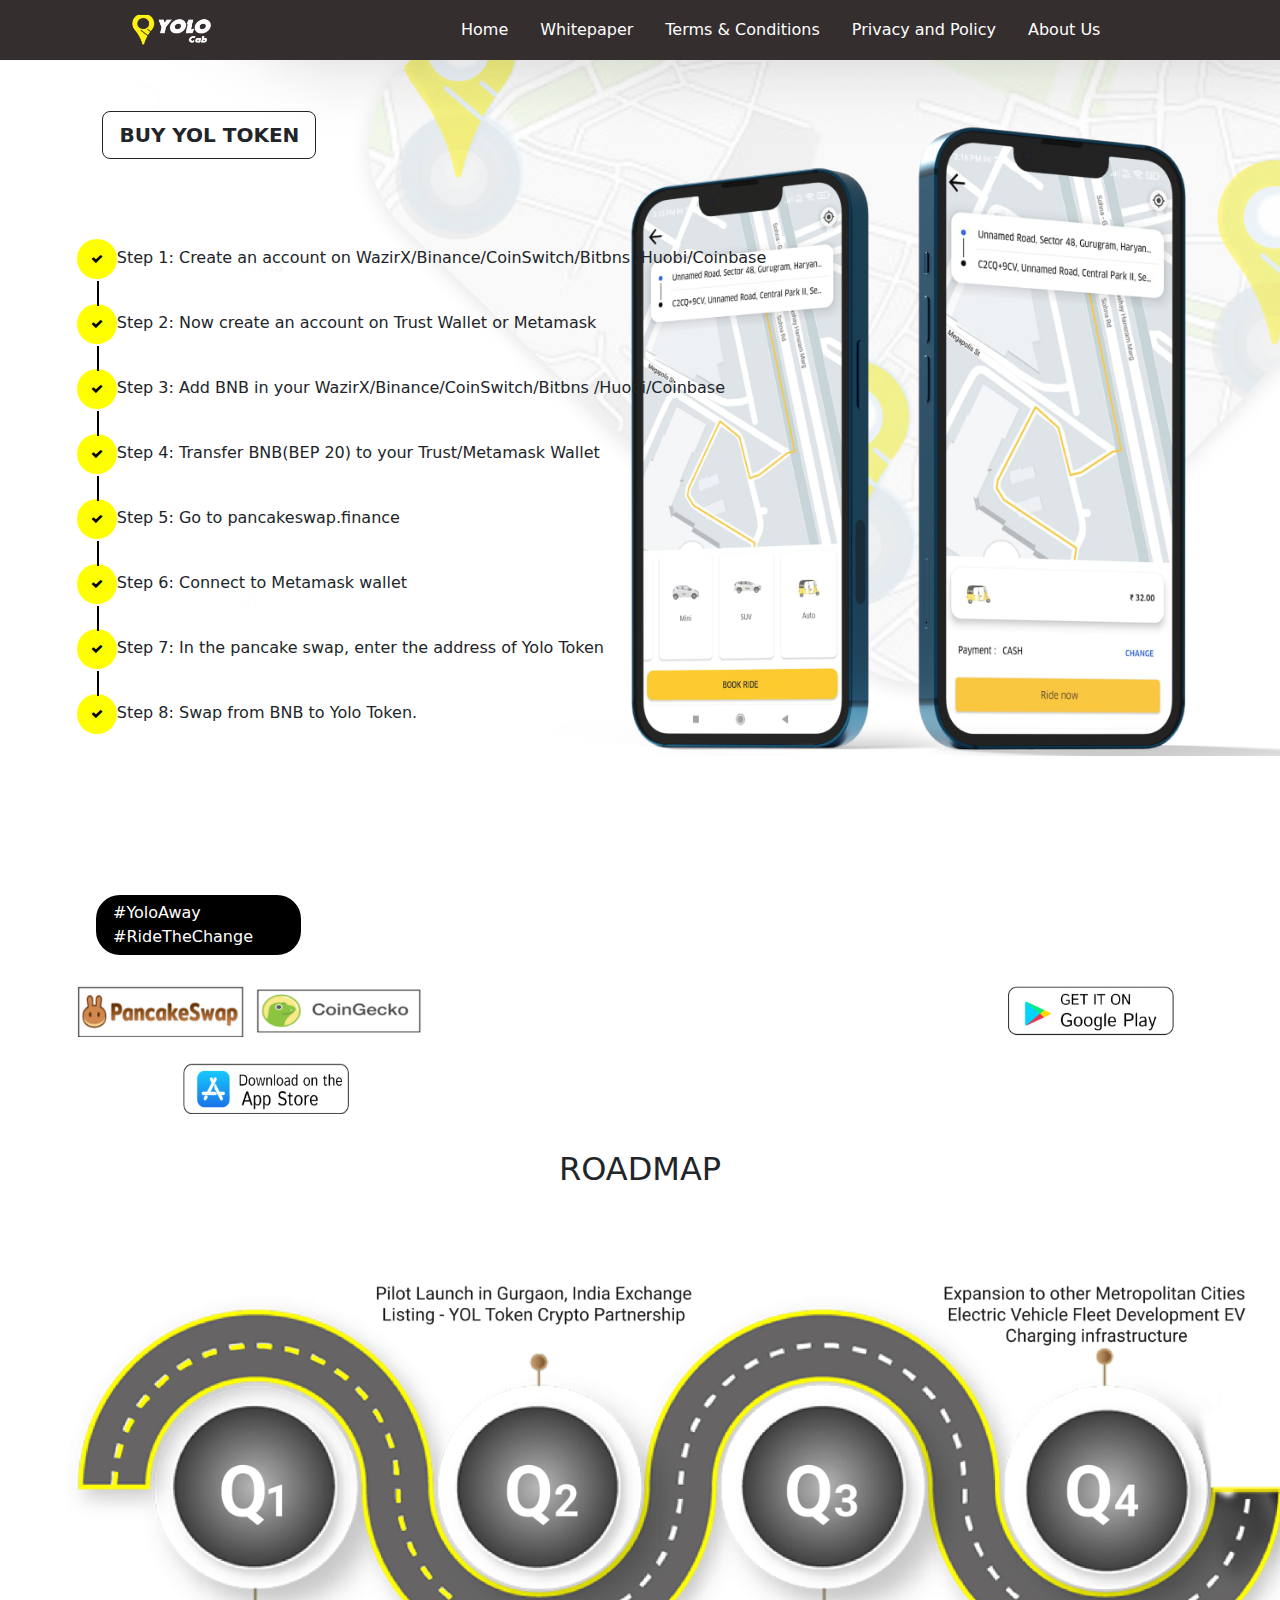
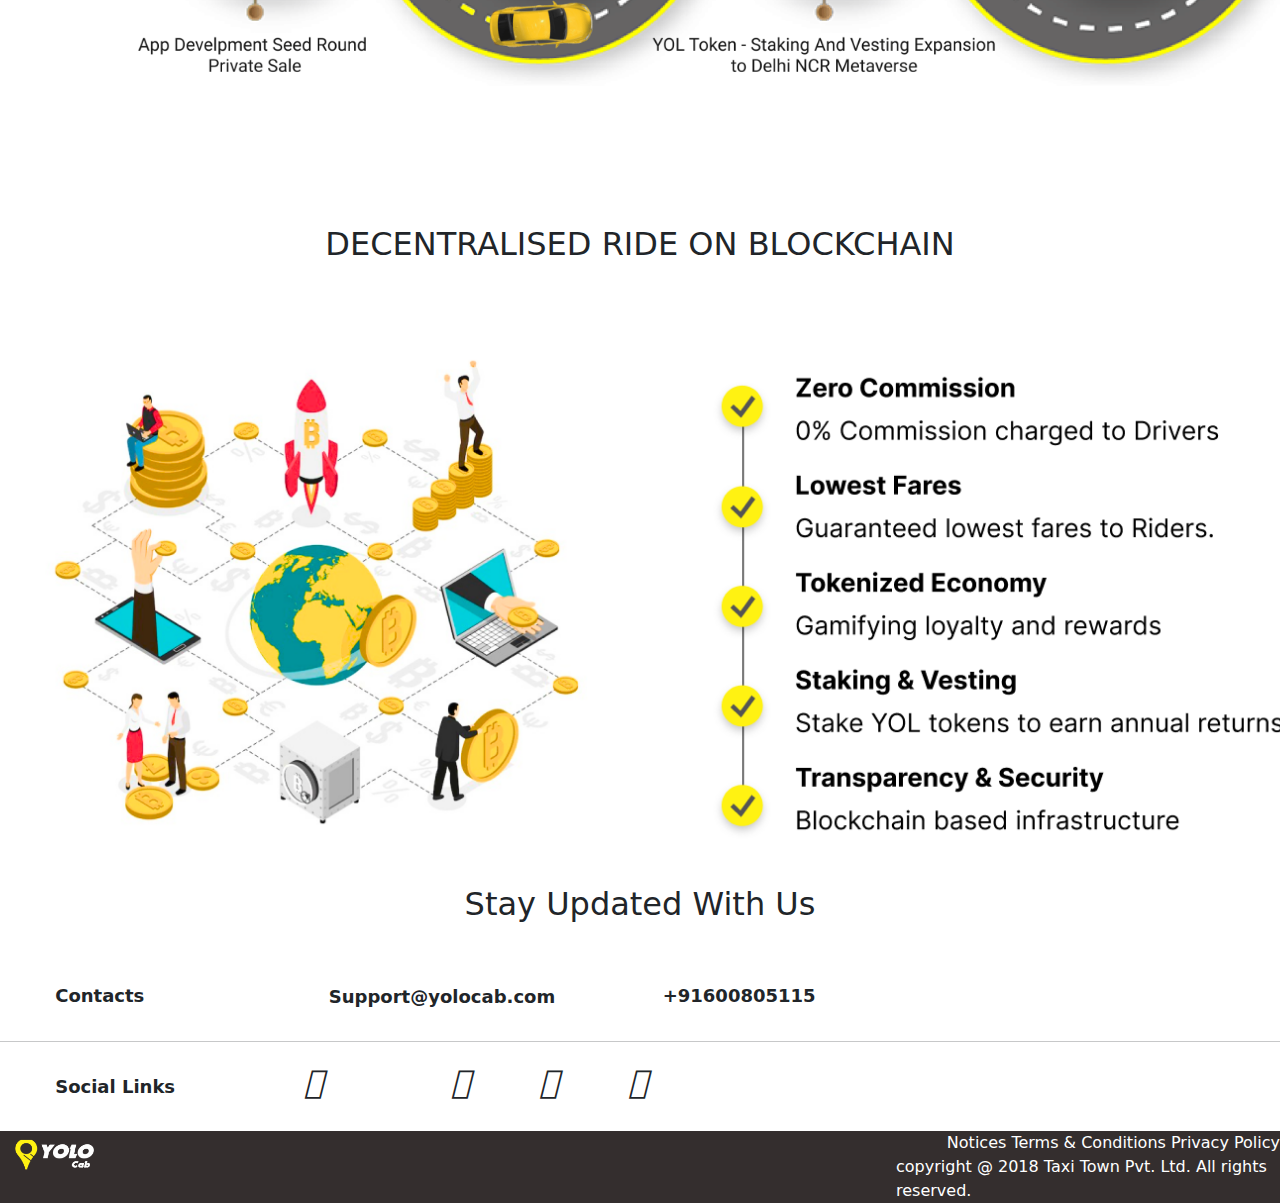
==== Project_1/index.html @ 65bf7003 "Add files via upload" ====
<!DOCTYPE html>
<html lang="en">

<head>
    <meta charset="UTF-8">
    <meta http-equiv="X-UA-Compatible" content="IE=edge">
    <meta name="viewport" content="width=device-width, initial-scale=1.0">
    <title>Document</title>
    <link rel="stylesheet" href="https://cdnjs.cloudflare.com/ajax/libs/font-awesome/6.1.1/css/all.min.css"
        integrity="sha512-KfkfwYDsLkIlwQp6LFnl8zNdLGxu9YAA1QvwINks4PhcElQSvqcyVLLD9aMhXd13uQjoXtEKNosOWaZqXgel0g=="
        crossorigin="anonymous" referrerpolicy="no-referrer" />
    <link rel="stylesheet" href="css/bootstrap.css">
    <link rel="stylesheet" href="style.css">
    <link href="https://fonts.googleapis.com/css?family=Roboto&display=swap" rel="stylesheet" />
    <link href="https://fonts.googleapis.com/css?family=Inter&display=swap" rel="stylesheet" />
    <link href="https://fonts.googleapis.com/css?family=Istok+Web&display=swap" rel="stylesheet" />
    <link href="https://cdn.jsdelivr.net/npm/bootstrap@5.0.0-alpha1/dist/css/bootstrap.min.css" rel="stylesheet">
    <link href="https://cdnjs.cloudflare.com/ajax/libs/font-awesome/4.7.0/css/font-awesome.min.css" rel="stylesheet">
    <script src="https://cdn.jsdelivr.net/npm/bootstrap@5.0.0-alpha1/dist/js/bootstrap.bundle.min.js"></script>
    <script src="https://cdnjs.cloudflare.com/ajax/libs/jquery/3.2.1/jquery.min.js"></script>
</head>

<body>
    <nav class="navbar navbar-expand-lg navbar-custom">
        <div class="container-md">
            <a class="navbar-brand ms-lg-5" href="#">
                <img src="Website Images\iconYOLO.png" alt="error" width="83" height="34">
            </a>
            <button class="navbar-toggler" type="button" data-bs-toggle="collapse"
                data-bs-target="#navbarSupportedContent" aria-controls="navbarSupportedContent" aria-expanded="false"
                aria-label="Toggle navigation">
                <span class="navbar-toggler-icon"></span>
            </button>
            <div class="collapse navbar-collapse ms-md-5" id="navbarSupportedContent">
                <ul class="navbar-nav me-auto mb-2 mb-lg-0 ms-md-5" style="color: white;">
                    <li class="nav-item ms-md-5">
                        <a class="nav-link ms-md-5" style="color: white;" aria-current="page" href="#"></a>
                    </li>
                    <li class="nav-item ms-md-3">
                        <a class="nav-link" style="color: white;" aria-current="page" href="#">Home</a>
                    </li>
                    <li class="nav-item ms-md-3">
                        <a class="nav-link" style="color: white;" href="#">Whitepaper</a>
                    </li>
                    <li class="nav-item ms-md-3">
                        <a class="nav-link" style="color: white;" href="#">Terms & Conditions</a>
                    </li>
                    <li class="nav-item ms-md-3">
                        <a class="nav-link" style="color: white;" href="#">Privacy and Policy</a>
                    </li>
                    <li class="nav-item ms-md-3">
                        <a class="nav-link" style="color: white;" href="#">About Us</a>
                    </li>
                </ul>
            </div>
        </div>
    </nav> 
    <div class="b1">
        <div class="col-xs-12 col-xs-offset-0 col-sm-offset-3 col-sm-6">
            <button type="button" style="margin-left: 16%; margin-top:8%; font-weight: bold ;"
                class="btn btn-outline-dark btn-lg">BUY YOL
                TOKEN</button>
        </div>
    </div>
    <div class="progress__container">
        <div class="progress__step">
            <div class="step__circle--filled">
                <span class="fa fa-check"></span>
            </div>
            <p class="step_title" style="margin-top: 10px;">Step 1: Create an account on
                WazirX/Binance/CoinSwitch/Bitbns
                /Huobi/Coinbase <span class="title_time-estimate"></span></p>
        </div>

        <div class="progress__line"></div>

        <div class="progress__step">
            <div class="step__circle--filled">
                <span class="fa fa-check"></span>
            </div>
            <p class="step_title" style="margin-top: 10px;"> Step 2: Now create an account on Trust Wallet or Metamask
                <span class="title_time-estimate"></span>
            </p>
        </div>

        <div class="progress__line"></div>

        <div class="progress__step">
            <div class="step__circle--filled">
                <span class="fa fa-check"></span>
            </div>
            <p class="step_title" style="margin-top: 10px;"> Step 3: Add BNB in your WazirX/Binance/CoinSwitch/Bitbns
                /Huobi/Coinbase <span class="title_time-estimate"></span></p>
        </div>

        <div class="progress__line"></div>


        <div class="progress__step">
            <div class="step__circle--filled">
                <span class="fa fa-check"></span>
            </div>
            <p class="step_title" style="margin-top: 10px;"> Step 4: Transfer BNB(BEP 20) to your Trust/Metamask
                Wallet<span class="title_time-estimate"></span></p>
        </div>

        <div class="progress__line"></div>

        <div class="progress__step">
            <div class="step__circle--filled">
                <span class="fa fa-check"></span>
            </div>
            <p class="step_title" style="margin-top: 10px;"> Step 5: Go to pancakeswap.finance
                <span class="title_time-estimate"></span>
            </p>
        </div>

        <div class="progress__line"></div>

        <div class="progress__step">
            <div class="step__circle--filled">
                <span class="fa fa-check"></span>
            </div>
            <p class="step_title" style="margin-top: 10px;"> Step 6: Connect to Metamask wallet
                <span class="title_time-estimate"></span>
            </p>
        </div>

        <div class="progress__line"></div>

        <div class="progress__step">
            <div class="step__circle--filled">
                <span class="fa fa-check"></span>
            </div>
            <p class="step_title" style="margin-top: 10px;"> Step 7: In the pancake swap, enter the address of Yolo
                Token
                <span class="title_time-estimate"></span>
            </p>
        </div>

        <div class="progress__line"></div>

        <div class="progress__step">
            <div class="step__circle--filled">
                <span class="fa fa-check"></span>
            </div>
            <p class="step_title" style="margin-top: 10px;"> Step 8: Swap from BNB to Yolo Token.
                <span class="title_time-estimate"></span>
            </p>
        </div>
    </div>

    <!-- tags here -->
    <div class="t">
        <div class="tags">
            #YoloAway #RideTheChange
        </div>
    </div>


    <!-- logos -->

    <div class="image123">
        <div style="float:left;margin-right:10px;margin-left: 6%; margin-top: 2%;">
            <img src="Website Images\5.1.png" height="51" width="168" />
        </div>
        <div style="float:left;margin-right:10px; margin-top: 2%;">
            <img class="middle-img" src="Website Images\6.1.png" height="51" width="168" />
        </div>
        <div style="float:left;margin-right:-155px; margin-left: 575px; margin-top: 2%;">
            <img src="Website Images\7.1.png" height="51" width="168" />
        </div>
        <div style="float:left;margin-right:18px; margin-left: 183px;margin-top: 2%;">
            <img src="Website Images\8.1.png" height="51" width="168" />
        </div>
    </div>
    <!-- heading ROADMAP -->
    <div class="road_map">
        <h2 id="heading"> ROADMAP </h2>
        <img src="Website Images\1.1.png" class="img-fluid" alt="" width="1420" height="560">
    </div>

    <!-- blockchain -->
    <div class="block">
        <h2 id="heading"> DECENTRALISED RIDE ON BLOCKCHAIN </h2>
        <img src="Website Images\10.png" class="img-fluid" alt="" width="1400" height="530">
    </div>

    <!-- contacts and greeting -->
    <div class="contacts">
        <h2 id="heading">Stay Updated With Us</h2>
    </div>
    <!-- footer -->
    <div class="contact">
        <span id="one">Contacts</span>
        <span id="two">
            <i class="fa-solid fa-square-envelope"></i>
        </span>
        <span id="three">Support@yolocab.com</span>
        <span id="four">
            <i class="fa-solid fa-square-phone"></i>
        </span>
        <span id="five">+91600805115</span>
    </div>
    <hr>
    <div class="social">
        <span id="one">
            Social Links
        </span>
        <span id="two">
            <a href="https://www.facebook.com/">
                <i class="fa-brands fa-facebook-square"></i>
            </a>
        </span>
        <span id="three">
            <a href="https://www.facebook.com/">
                <i class="fa-brands fa-instagram-square"></i>
            </a>
        </span>
        <span id="four">
            <a href="https://telegram.org/">
                <i class="fa-brands fa-telegram"></i>
            </a>
        </span>
        <span id="five">
            <a href="https://telegram.org/">
                <i class="fa-brands fa-youtube-square"></i>
            </a>
        </span>
        <span id="six">
            <a href="https://telegram.org/">
                <i class="fa-brands fa-twitter-square"></i>
            </a>
        </span>
    </div>
    <div class="foot">
        <span id="one" style="float: left;">
            <img src="Website Images\iconYOLO.png" alt="error" width="83" height="34">
        </span>
        <p id="two" style="align-content: center;">
            &nbsp &nbsp &nbsp &nbsp &nbsp Notices Terms & Conditions Privacy Policy <br>
            copyright @ 2018 Taxi Town Pvt. Ltd. All rights reserved.
        </p>
    </div>
    <script src="js/bootstrap.bundle.js"></script>
</body>

</html>
---- Project_1/style.css ----
@import url("https://fonts.googleapis.com/css2?family=Poppins:wght@100;200;300;400;500;600;700;800&display=swap");

body
{
    background-color: rgb(255, 255, 255);    
    background-image: url(back-final.png);
    background-repeat: no-repeat;
    background-position: top;
    background-size: contain;
} 
.contact #one, .social #one{
    font-size:large ;
    font-weight: 600;
    /* margin: 2px 55px;
     */
     margin-left: 4%;
     margin-right: 11%;
    padding: 2px 4px;
}
.social #five a, #two a, #three a, #four a, #six a{
     color: inherit;
     text-decoration:none    
}
.foot{
    background-color: #342e2e;
    margin-bottom: 0;
    margin-top: 1%;
}
.foot #one{
    margin-left: 1%;
    margin-top: 7px;
    margin-right: 1%; 
}
.foot #two{
    color: white;
    align-items: flex-end;
    margin-left: 70%;
    margin-bottom: 0%;
}
.social, .contact{
    margin-bottom: 2%;
}
.social #one{
    margin-right: 7%;
}
.social #five
{
    font-size: xx-large;
    margin: 0.3%;
    padding: 2% 2%;
}
.social #two, #three, #four, #six
{
    font-size: xx-large;
    margin: 0.3%;
    padding: 2% 2%;
}
.contact #three, #five{
    font-size: large;
    font-weight: 600;
    margin: 2px 9px;
}
.contact #two, #four{
    font-size: xx-large;
}
/* Three image containers (use 25% for four, and 50% for two, etc) */
.column {
    float: left;
  }
.img-fluid {
    margin-left: 3%;
    max-width: 100%;
    height: auto;
}

.progresses{
  display: flex;
  align-items: center;
}

.line{
  width: 120px;
  height: 2px;
  background: black;
}

.block #heading{
    width: 100%;
    height: 200px;
    display: flex;
    justify-content: center;
    align-items: center; 
}
.contacts #heading{
    width: 100%;
    height: 110px;
    display: flex;
    justify-content: center;
    align-items: center; 
}
.navbar-custom {
    background-color: #342e2e;
}
/* Modify brand and text color */
 
.navbar-custom .navbar-brand,
.navbar-custom .navbar-text {
    color: green;
}
.steps{
  display: flex;
  background-color: yellow;
  color: black;
  font-size: 14px;
  width: 40px;
  height: 40px;
  align-items: center;
  justify-content: center;
  border-radius: 50%;
} 
  .road_map #heading{
    width: 100%;
    margin-top: 10%;
    height: 110px;
    display: flex;
    justify-content: center;
    align-items: center; 
  } 
.tags{
    border: 2px solid black;
    color: white;
    background-color: black;
    margin: 6px 96px;
    padding: 4px 15px;
    width: 16%;
    border-radius: 24px;
    margin-top: 12%;
}
.navbar-dark .navbar-nav .nav-link {
    color: white;
    font-weight: bold;
}
.footer { 
    left: 0;
    bottom: 0;
    width: 100%;
    background-color: black;
    color: white;
    text-align: center;
  }
.social #facebook{
    margin: 3px -10px;
    padding: 15px 35px;
}
.social #instagram{
    margin: 3px -10px;
    padding: 15px 35px;
}
.social #telegram{
    margin: 3px -10px;
    padding: 15px 35px;
}
.social #youtube{
    margin: 3px -10px;
    padding: 15px 35px;
}
.social #twitter{
    margin: 3px -10px;
    padding: 15px 35px;
}
.social #links{
    margin: 10px 30px;
    padding: 12px 40px;
}
.cont{
    margin: 10px 33px;
    padding: -2px 2px;
}
.cont #contact {
    margin: 10px 0px;
    padding: 12px 40px;
    margin-left: -8%;
}
.cont #number{
    margin: 10px -135px;
    padding: 12px 48px;
}
.cont #phone{
    margin: 10px 45px;
    padding: 12px 48px;
}
.progress__container {
 
  margin: 6%;
}

.progress__step {
  
  display: flex;
/*   margin-top: -5px */
/*   margin-bottom: 10px; */
}

.step__circle--filled {
  display: flex;
  background-color: yellow;
  color: black;
  font-size: 12px;
  width: 40px;
  height: 40px;
  align-items: center;
  justify-content: center;
  border-radius: 50%;
  margin: 3px 0 0;
}

.step__circle--empty {
  display: flex;
  background-color:yellow ; 
  color:black ;
  font-size: 12px;
  border: solid 1px yellow;
  width: 20px;
  height: 20px;
  align-items: center;
  justify-content: center;
  border-radius: 50%;
  margin: 3px 0 0;
}

.step__title {
  margin: 0 10px 0;
  padding: 0;
  
}

.title__time-estimate {
  color: black;
  font-size: .7rem;
}

.progress__line{
  width: 2px;
  height: 25px;
  background: black;
  position: relative;
  top: -5px;
  left: 20px;
  margin-bottom: -10px;
}
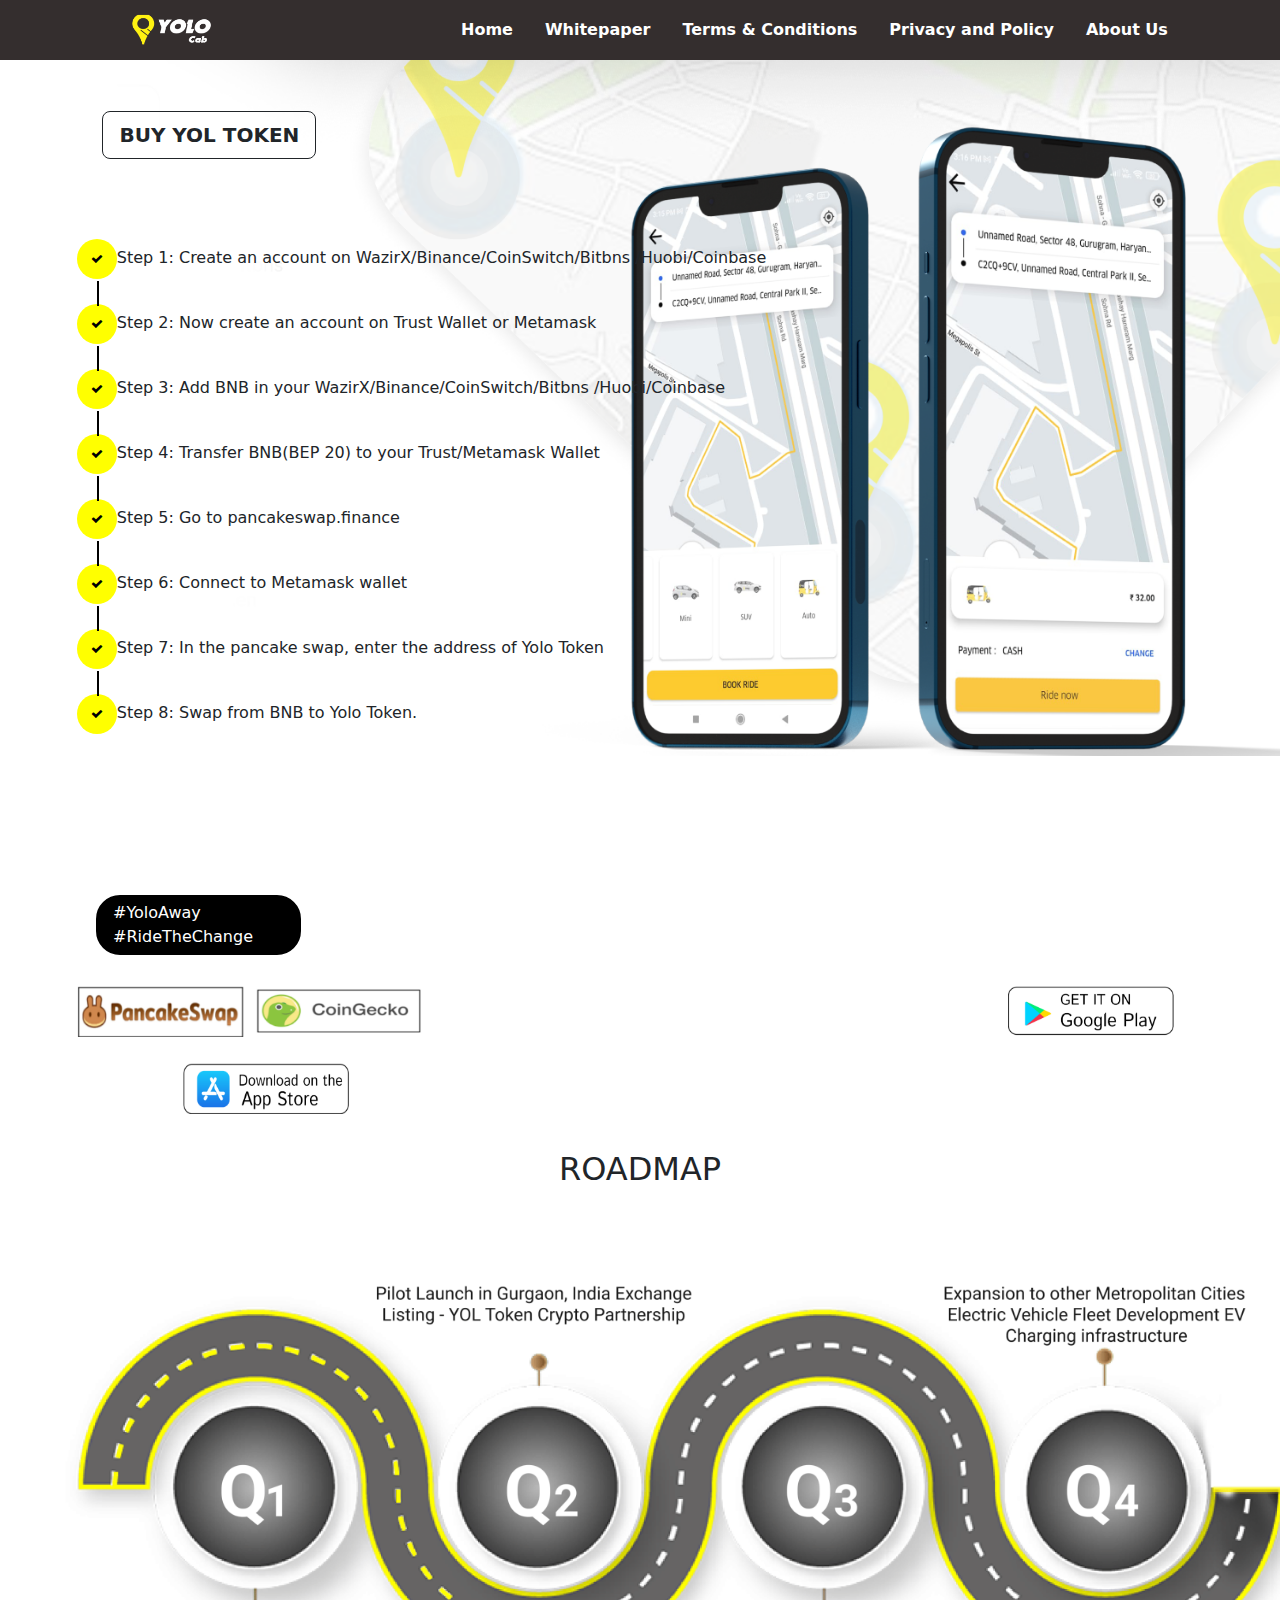
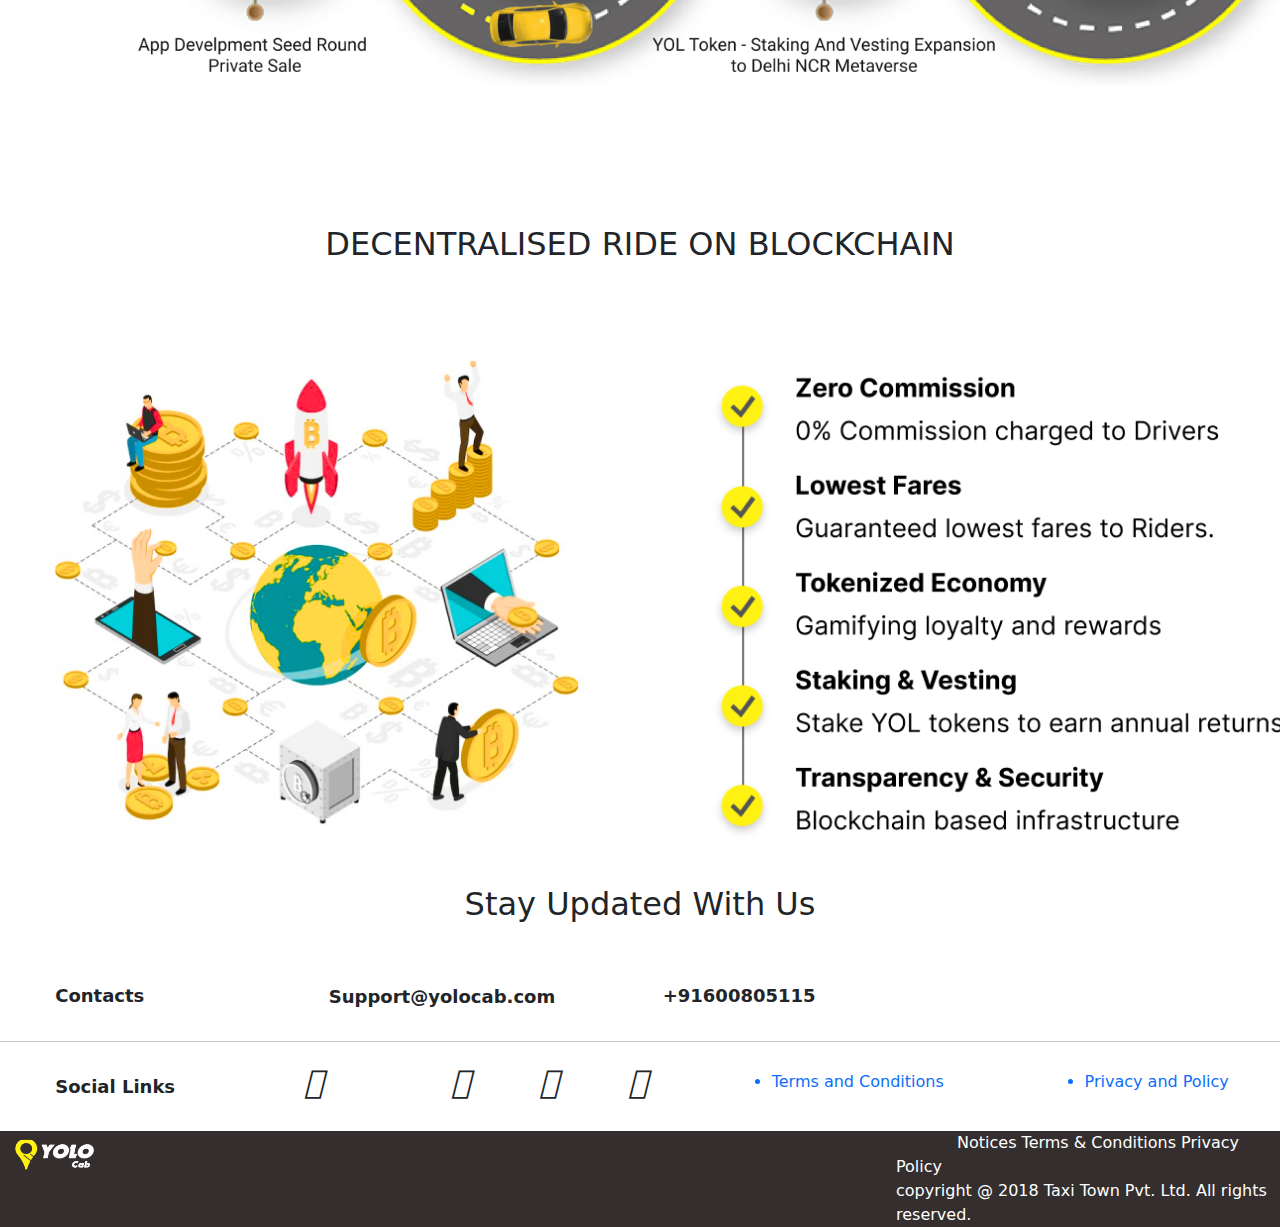
==== commit 691ad455: "Update index.html" ====
--- a/Project_1/index.html
+++ b/Project_1/index.html
@@ -2,20 +2,20 @@
 <html lang="en">
 
 <head>
-    <meta charset="UTF-8">
-    <meta http-equiv="X-UA-Compatible" content="IE=edge">
-    <meta name="viewport" content="width=device-width, initial-scale=1.0">
+    <meta charset="UTF-8" />
+    <meta http-equiv="X-UA-Compatible" content="IE=edge" />
+    <meta name="viewport" content="width=device-width, initial-scale=1.0" />
     <title>Document</title>
     <link rel="stylesheet" href="https://cdnjs.cloudflare.com/ajax/libs/font-awesome/6.1.1/css/all.min.css"
         integrity="sha512-KfkfwYDsLkIlwQp6LFnl8zNdLGxu9YAA1QvwINks4PhcElQSvqcyVLLD9aMhXd13uQjoXtEKNosOWaZqXgel0g=="
         crossorigin="anonymous" referrerpolicy="no-referrer" />
-    <link rel="stylesheet" href="css/bootstrap.css">
-    <link rel="stylesheet" href="style.css">
+    <link rel="stylesheet" href="css/bootstrap.css" />
+    <link rel="stylesheet" href="style.css" />
     <link href="https://fonts.googleapis.com/css?family=Roboto&display=swap" rel="stylesheet" />
     <link href="https://fonts.googleapis.com/css?family=Inter&display=swap" rel="stylesheet" />
     <link href="https://fonts.googleapis.com/css?family=Istok+Web&display=swap" rel="stylesheet" />
-    <link href="https://cdn.jsdelivr.net/npm/bootstrap@5.0.0-alpha1/dist/css/bootstrap.min.css" rel="stylesheet">
-    <link href="https://cdnjs.cloudflare.com/ajax/libs/font-awesome/4.7.0/css/font-awesome.min.css" rel="stylesheet">
+    <link href="https://cdn.jsdelivr.net/npm/bootstrap@5.0.0-alpha1/dist/css/bootstrap.min.css" rel="stylesheet" />
+    <link href="https://cdnjs.cloudflare.com/ajax/libs/font-awesome/4.7.0/css/font-awesome.min.css" rel="stylesheet" />
     <script src="https://cdn.jsdelivr.net/npm/bootstrap@5.0.0-alpha1/dist/js/bootstrap.bundle.min.js"></script>
     <script src="https://cdnjs.cloudflare.com/ajax/libs/jquery/3.2.1/jquery.min.js"></script>
 </head>
@@ -24,7 +24,7 @@
     <nav class="navbar navbar-expand-lg navbar-custom">
         <div class="container-md">
             <a class="navbar-brand ms-lg-5" href="#">
-                <img src="Website Images\iconYOLO.png" alt="error" width="83" height="34">
+                <img src="Website Images\iconYOLO.png" alt="error" width="83" height="34" />
             </a>
             <button class="navbar-toggler" type="button" data-bs-toggle="collapse"
                 data-bs-target="#navbarSupportedContent" aria-controls="navbarSupportedContent" aria-expanded="false"
@@ -32,34 +32,36 @@
                 <span class="navbar-toggler-icon"></span>
             </button>
             <div class="collapse navbar-collapse ms-md-5" id="navbarSupportedContent">
-                <ul class="navbar-nav me-auto mb-2 mb-lg-0 ms-md-5" style="color: white;">
+                <ul class="navbar-nav me-auto mb-2 mb-lg-0 ms-md-5" style="color: white">
                     <li class="nav-item ms-md-5">
-                        <a class="nav-link ms-md-5" style="color: white;" aria-current="page" href="#"></a>
-                    </li>
-                    <li class="nav-item ms-md-3">
-                        <a class="nav-link" style="color: white;" aria-current="page" href="#">Home</a>
-                    </li>
-                    <li class="nav-item ms-md-3">
-                        <a class="nav-link" style="color: white;" href="#">Whitepaper</a>
-                    </li>
-                    <li class="nav-item ms-md-3">
-                        <a class="nav-link" style="color: white;" href="#">Terms & Conditions</a>
-                    </li>
-                    <li class="nav-item ms-md-3">
-                        <a class="nav-link" style="color: white;" href="#">Privacy and Policy</a>
-                    </li>
-                    <li class="nav-item ms-md-3">
-                        <a class="nav-link" style="color: white;" href="#">About Us</a>
+                        <a class="nav-link ms-md-5" style="color: white" aria-current="page" href="#"></a>
+                    </li>
+                    <li class="nav-item ms-md-3">
+                        <a class="nav-link" style="color: white; font-weight: bolder" aria-current="page"
+                            href="#">Home</a>
+                    </li>
+                    <li class="nav-item ms-md-3">
+                        <a class="nav-link" style="color: white; font-weight: bolder" href="#">Whitepaper</a>
+                    </li>
+                    <li class="nav-item ms-md-3">
+                        <a class="nav-link" style="color: white; font-weight: bolder" href="#">Terms & Conditions</a>
+                    </li>
+                    <li class="nav-item ms-md-3">
+                        <a class="nav-link" style="color: white; font-weight: bolder" href="#">Privacy and Policy</a>
+                    </li>
+                    <li class="nav-item ms-md-3">
+                        <a class="nav-link" style="color: white; font-weight: bolder" href="#">About Us</a>
                     </li>
                 </ul>
             </div>
         </div>
-    </nav> 
+    </nav>
     <div class="b1">
         <div class="col-xs-12 col-xs-offset-0 col-sm-offset-3 col-sm-6">
-            <button type="button" style="margin-left: 16%; margin-top:8%; font-weight: bold ;"
-                class="btn btn-outline-dark btn-lg">BUY YOL
-                TOKEN</button>
+            <button type="button" style="margin-left: 16%; margin-top: 8%; font-weight: bold"
+                class="btn btn-outline-dark btn-lg">
+                BUY YOL TOKEN
+            </button>
         </div>
     </div>
     <div class="progress__container">
@@ -67,84 +69,91 @@
             <div class="step__circle--filled">
                 <span class="fa fa-check"></span>
             </div>
-            <p class="step_title" style="margin-top: 10px;">Step 1: Create an account on
-                WazirX/Binance/CoinSwitch/Bitbns
-                /Huobi/Coinbase <span class="title_time-estimate"></span></p>
-        </div>
-
-        <div class="progress__line"></div>
-
-        <div class="progress__step">
-            <div class="step__circle--filled">
-                <span class="fa fa-check"></span>
-            </div>
-            <p class="step_title" style="margin-top: 10px;"> Step 2: Now create an account on Trust Wallet or Metamask
-                <span class="title_time-estimate"></span>
-            </p>
-        </div>
-
-        <div class="progress__line"></div>
-
-        <div class="progress__step">
-            <div class="step__circle--filled">
-                <span class="fa fa-check"></span>
-            </div>
-            <p class="step_title" style="margin-top: 10px;"> Step 3: Add BNB in your WazirX/Binance/CoinSwitch/Bitbns
-                /Huobi/Coinbase <span class="title_time-estimate"></span></p>
-        </div>
-
-        <div class="progress__line"></div>
-
-
-        <div class="progress__step">
-            <div class="step__circle--filled">
-                <span class="fa fa-check"></span>
-            </div>
-            <p class="step_title" style="margin-top: 10px;"> Step 4: Transfer BNB(BEP 20) to your Trust/Metamask
-                Wallet<span class="title_time-estimate"></span></p>
-        </div>
-
-        <div class="progress__line"></div>
-
-        <div class="progress__step">
-            <div class="step__circle--filled">
-                <span class="fa fa-check"></span>
-            </div>
-            <p class="step_title" style="margin-top: 10px;"> Step 5: Go to pancakeswap.finance
-                <span class="title_time-estimate"></span>
-            </p>
-        </div>
-
-        <div class="progress__line"></div>
-
-        <div class="progress__step">
-            <div class="step__circle--filled">
-                <span class="fa fa-check"></span>
-            </div>
-            <p class="step_title" style="margin-top: 10px;"> Step 6: Connect to Metamask wallet
-                <span class="title_time-estimate"></span>
-            </p>
-        </div>
-
-        <div class="progress__line"></div>
-
-        <div class="progress__step">
-            <div class="step__circle--filled">
-                <span class="fa fa-check"></span>
-            </div>
-            <p class="step_title" style="margin-top: 10px;"> Step 7: In the pancake swap, enter the address of Yolo
-                Token
-                <span class="title_time-estimate"></span>
-            </p>
-        </div>
-
-        <div class="progress__line"></div>
-
-        <div class="progress__step">
-            <div class="step__circle--filled">
-                <span class="fa fa-check"></span>
-            </div>
-            <p class="step_title" style="margin-top: 10px;"> Step 8: Swap from BNB to Yolo Token.
+            <p class="step_title" style="margin-top: 10px">
+                Step 1: Create an account on WazirX/Binance/CoinSwitch/Bitbns
+                /Huobi/Coinbase <span class="title_time-estimate"></span>
+            </p>
+        </div>
+
+        <div class="progress__line"></div>
+
+        <div class="progress__step">
+            <div class="step__circle--filled">
+                <span class="fa fa-check"></span>
+            </div>
+            <p class="step_title" style="margin-top: 10px">
+                Step 2: Now create an account on Trust Wallet or Metamask
+                <span class="title_time-estimate"></span>
+            </p>
+        </div>
+
+        <div class="progress__line"></div>
+
+        <div class="progress__step">
+            <div class="step__circle--filled">
+                <span class="fa fa-check"></span>
+            </div>
+            <p class="step_title" style="margin-top: 10px">
+                Step 3: Add BNB in your WazirX/Binance/CoinSwitch/Bitbns
+                /Huobi/Coinbase <span class="title_time-estimate"></span>
+            </p>
+        </div>
+
+        <div class="progress__line"></div>
+
+        <div class="progress__step">
+            <div class="step__circle--filled">
+                <span class="fa fa-check"></span>
+            </div>
+            <p class="step_title" style="margin-top: 10px">
+                Step 4: Transfer BNB(BEP 20) to your Trust/Metamask Wallet<span class="title_time-estimate"></span>
+            </p>
+        </div>
+
+        <div class="progress__line"></div>
+
+        <div class="progress__step">
+            <div class="step__circle--filled">
+                <span class="fa fa-check"></span>
+            </div>
+            <p class="step_title" style="margin-top: 10px">
+                Step 5: Go to pancakeswap.finance
+                <span class="title_time-estimate"></span>
+            </p>
+        </div>
+
+        <div class="progress__line"></div>
+
+        <div class="progress__step">
+            <div class="step__circle--filled">
+                <span class="fa fa-check"></span>
+            </div>
+            <p class="step_title" style="margin-top: 10px">
+                Step 6: Connect to Metamask wallet
+                <span class="title_time-estimate"></span>
+            </p>
+        </div>
+
+        <div class="progress__line"></div>
+
+        <div class="progress__step">
+            <div class="step__circle--filled">
+                <span class="fa fa-check"></span>
+            </div>
+            <p class="step_title" style="margin-top: 10px">
+                Step 7: In the pancake swap, enter the address of Yolo Token
+                <span class="title_time-estimate"></span>
+            </p>
+        </div>
+
+        <div class="progress__line"></div>
+
+        <div class="progress__step">
+            <div class="step__circle--filled">
+                <span class="fa fa-check"></span>
+            </div>
+            <p class="step_title" style="margin-top: 10px">
+                Step 8: Swap from BNB to Yolo Token.
                 <span class="title_time-estimate"></span>
             </p>
         </div>
@@ -152,38 +161,45 @@
 
     <!-- tags here -->
     <div class="t">
-        <div class="tags">
-            #YoloAway #RideTheChange
-        </div>
-    </div>
-
+        <div class="tags">#YoloAway #RideTheChange</div>
+    </div>
 
     <!-- logos -->
 
     <div class="image123">
-        <div style="float:left;margin-right:10px;margin-left: 6%; margin-top: 2%;">
+        <div style="float: left; margin-right: 10px; margin-left: 6%; margin-top: 2%">
             <img src="Website Images\5.1.png" height="51" width="168" />
         </div>
-        <div style="float:left;margin-right:10px; margin-top: 2%;">
+        <div style="float: left; margin-right: 10px; margin-top: 2%">
             <img class="middle-img" src="Website Images\6.1.png" height="51" width="168" />
         </div>
-        <div style="float:left;margin-right:-155px; margin-left: 575px; margin-top: 2%;">
+        <div style="
+          float: left;
+          margin-right: -155px;
+          margin-left: 575px;
+          margin-top: 2%;
+        ">
             <img src="Website Images\7.1.png" height="51" width="168" />
         </div>
-        <div style="float:left;margin-right:18px; margin-left: 183px;margin-top: 2%;">
+        <div style="
+          float: left;
+          margin-right: 18px;
+          margin-left: 183px;
+          margin-top: 2%;
+        ">
             <img src="Website Images\8.1.png" height="51" width="168" />
         </div>
     </div>
     <!-- heading ROADMAP -->
     <div class="road_map">
-        <h2 id="heading"> ROADMAP </h2>
-        <img src="Website Images\1.1.png" class="img-fluid" alt="" width="1420" height="560">
+        <h2 id="heading">ROADMAP</h2>
+        <img src="Website Images\1.1.png" class="img-fluid" alt="" width="1420" height="560" />
     </div>
 
     <!-- blockchain -->
     <div class="block">
-        <h2 id="heading"> DECENTRALISED RIDE ON BLOCKCHAIN </h2>
-        <img src="Website Images\10.png" class="img-fluid" alt="" width="1400" height="530">
+        <h2 id="heading">DECENTRALISED RIDE ON BLOCKCHAIN</h2>
+        <img src="Website Images\10.png" class="img-fluid" alt="" width="1400" height="530" />
     </div>
 
     <!-- contacts and greeting -->
@@ -202,11 +218,9 @@
         </span>
         <span id="five">+91600805115</span>
     </div>
-    <hr>
+    <hr />
     <div class="social">
-        <span id="one">
-            Social Links
-        </span>
+        <span id="one"> Social Links </span>
         <span id="two">
             <a href="https://www.facebook.com/">
                 <i class="fa-brands fa-facebook-square"></i>
@@ -232,17 +246,37 @@
                 <i class="fa-brands fa-twitter-square"></i>
             </a>
         </span>
+        <span id="seven">
+            <a href="#">
+                <li style="
+              float: right;
+              margin-top: 1%;
+              margin-right: 4%;
+              margin-left: 1%;
+            ">
+                    Privacy and Policy
+                </li>
+            </a>
+        </span>
+        <span id="eight">
+            <a href="#">
+                <li style="float: right; margin-top: 1%; margin-right: 10%">
+                    Terms and Conditions
+                </li>
+            </a>
+        </span>
     </div>
     <div class="foot">
-        <span id="one" style="float: left;">
-            <img src="Website Images\iconYOLO.png" alt="error" width="83" height="34">
-        </span>
-        <p id="two" style="align-content: center;">
-            &nbsp &nbsp &nbsp &nbsp &nbsp Notices Terms & Conditions Privacy Policy <br>
+        <span id="one" style="float: left">
+            <img src="Website Images\iconYOLO.png" alt="error" width="83" height="34" />
+        </span>
+        <p id="two" style="align-content: center">
+            &nbsp &nbsp &nbsp &nbsp &nbsp &nbsp Notices Terms & Conditions Privacy
+            Policy <br />
             copyright @ 2018 Taxi Town Pvt. Ltd. All rights reserved.
         </p>
     </div>
     <script src="js/bootstrap.bundle.js"></script>
 </body>
 
-</html>+</html>
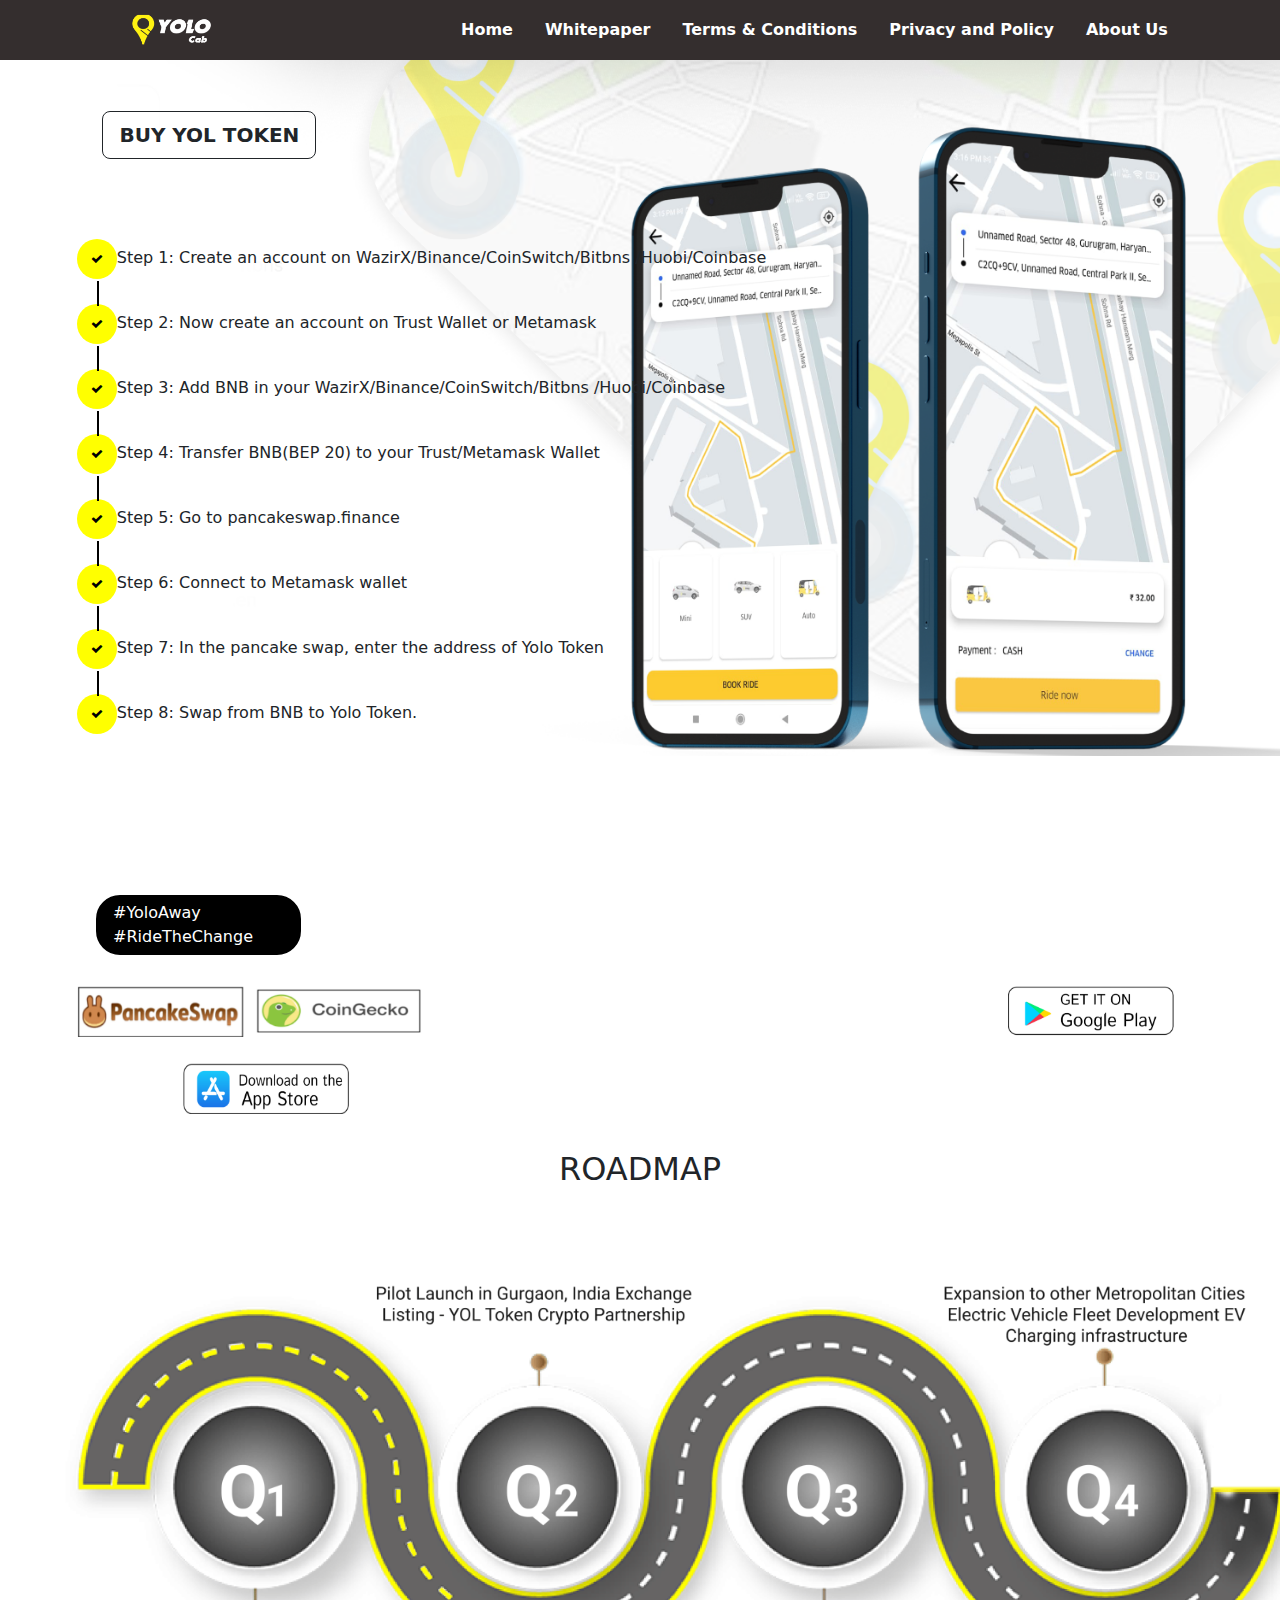
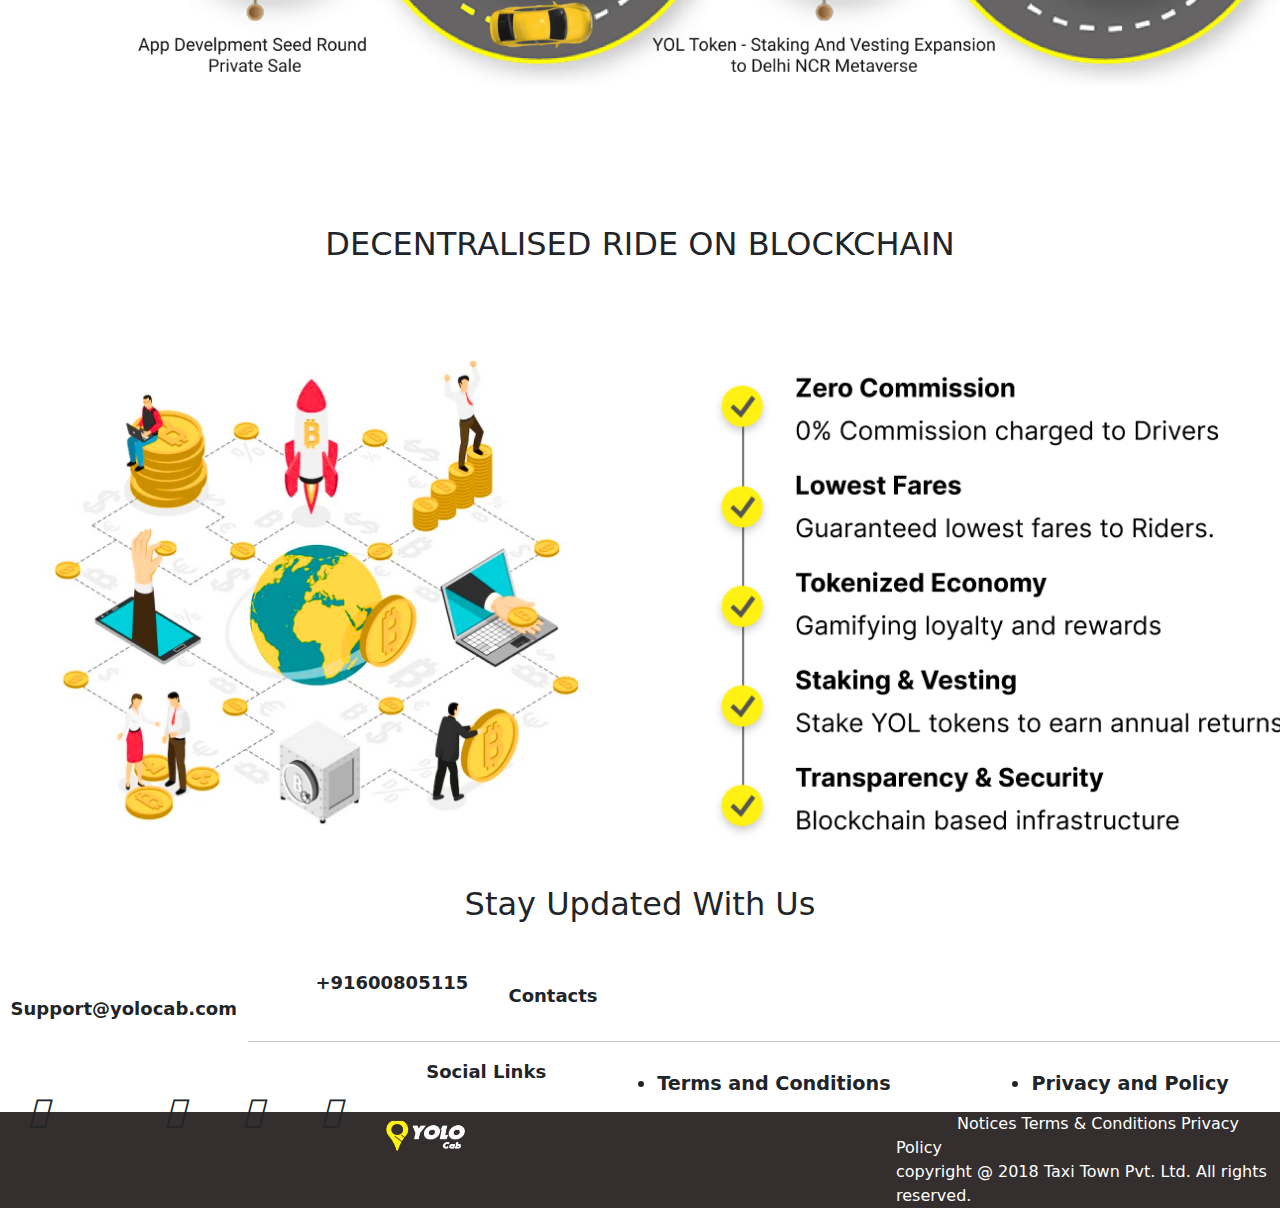
==== commit 1f6245a1: "Update index.html" ====
--- a/Project_1/index.html
+++ b/Project_1/index.html
@@ -21,6 +21,9 @@
 </head>
 
 <body>
+    
+<!--    NAVIGATION-PART{START}      -->
+    
     <nav class="navbar navbar-expand-lg navbar-custom">
         <div class="container-md">
             <a class="navbar-brand ms-lg-5" href="#">
@@ -56,6 +59,9 @@
             </div>
         </div>
     </nav>
+<!--    NAVIGATION-PART {END}      -->
+    
+<!--    BUTTON-PART {START}    -->
     <div class="b1">
         <div class="col-xs-12 col-xs-offset-0 col-sm-offset-3 col-sm-6">
             <button type="button" style="margin-left: 16%; margin-top: 8%; font-weight: bold"
@@ -64,6 +70,9 @@
             </button>
         </div>
     </div>
+<!--    BUTTON-PART {END}      -->
+    
+<!--    PROGRESS-PART {START}    -->
     <div class="progress__container">
         <div class="progress__step">
             <div class="step__circle--filled">
@@ -158,8 +167,9 @@
             </p>
         </div>
     </div>
-
-    <!-- tags here -->
+<!--    PROGRESS-PART {END}      -->
+
+<!--   TAGS AND LOGO -PART {START}   -->
     <div class="t">
         <div class="tags">#YoloAway #RideTheChange</div>
     </div>
@@ -190,19 +200,23 @@
             <img src="Website Images\8.1.png" height="51" width="168" />
         </div>
     </div>
-    <!-- heading ROADMAP -->
+<!--    TAGS AND LOGO-PART {END}     -->
+    
+<!-- ROADMAP-PART{START} -->
     <div class="road_map">
         <h2 id="heading">ROADMAP</h2>
         <img src="Website Images\1.1.png" class="img-fluid" alt="" width="1420" height="560" />
     </div>
-
-    <!-- blockchain -->
+<!--    ROADMAP-PART{END}    -->
+    
+<!--    BLOCKCHAIN-PART{START}    -->
     <div class="block">
         <h2 id="heading">DECENTRALISED RIDE ON BLOCKCHAIN</h2>
         <img src="Website Images\10.png" class="img-fluid" alt="" width="1400" height="530" />
     </div>
-
-    <!-- contacts and greeting -->
+<!--    BLOCKCHAIN-PART{END}     -->
+    
+<!-- contacts and greeting -->
     <div class="contacts">
         <h2 id="heading">Stay Updated With Us</h2>
     </div>
--- a/Project_1/style.css
+++ b/Project_1/style.css
@@ -16,11 +16,16 @@
      margin-left: 4%;
      margin-right: 11%;
     padding: 2px 4px;
-}
-.social #five a, #two a, #three a, #four a, #six a{
+} 
+.social #five a, #two a, #three a, #four a, #six a, #seven a, #eight a{
      color: inherit;
-     text-decoration:none    
-}
+     text-decoration:none       
+}
+.social #seven, #eight{
+    font-weight: 600;
+    font-size: larger;
+    /* margin: 1px, 1px; */
+} 
 .foot{
     background-color: #342e2e;
     margin-bottom: 0;
@@ -54,11 +59,19 @@
     font-size: xx-large;
     margin: 0.3%;
     padding: 2% 2%;
+    float: inline-start;
 }
 .contact #three, #five{
     font-size: large;
     font-weight: 600;
-    margin: 2px 9px;
+    margin: 2px -15px;
+    float: inline-start;
+}
+.contact #four{
+    margin-left: 2%;
+}
+.contact #five{
+    margin-left: -1%;
 }
 .contact #two, #four{
     font-size: xx-large;
@@ -247,4 +260,4 @@
   top: -5px;
   left: 20px;
   margin-bottom: -10px;
-}+}
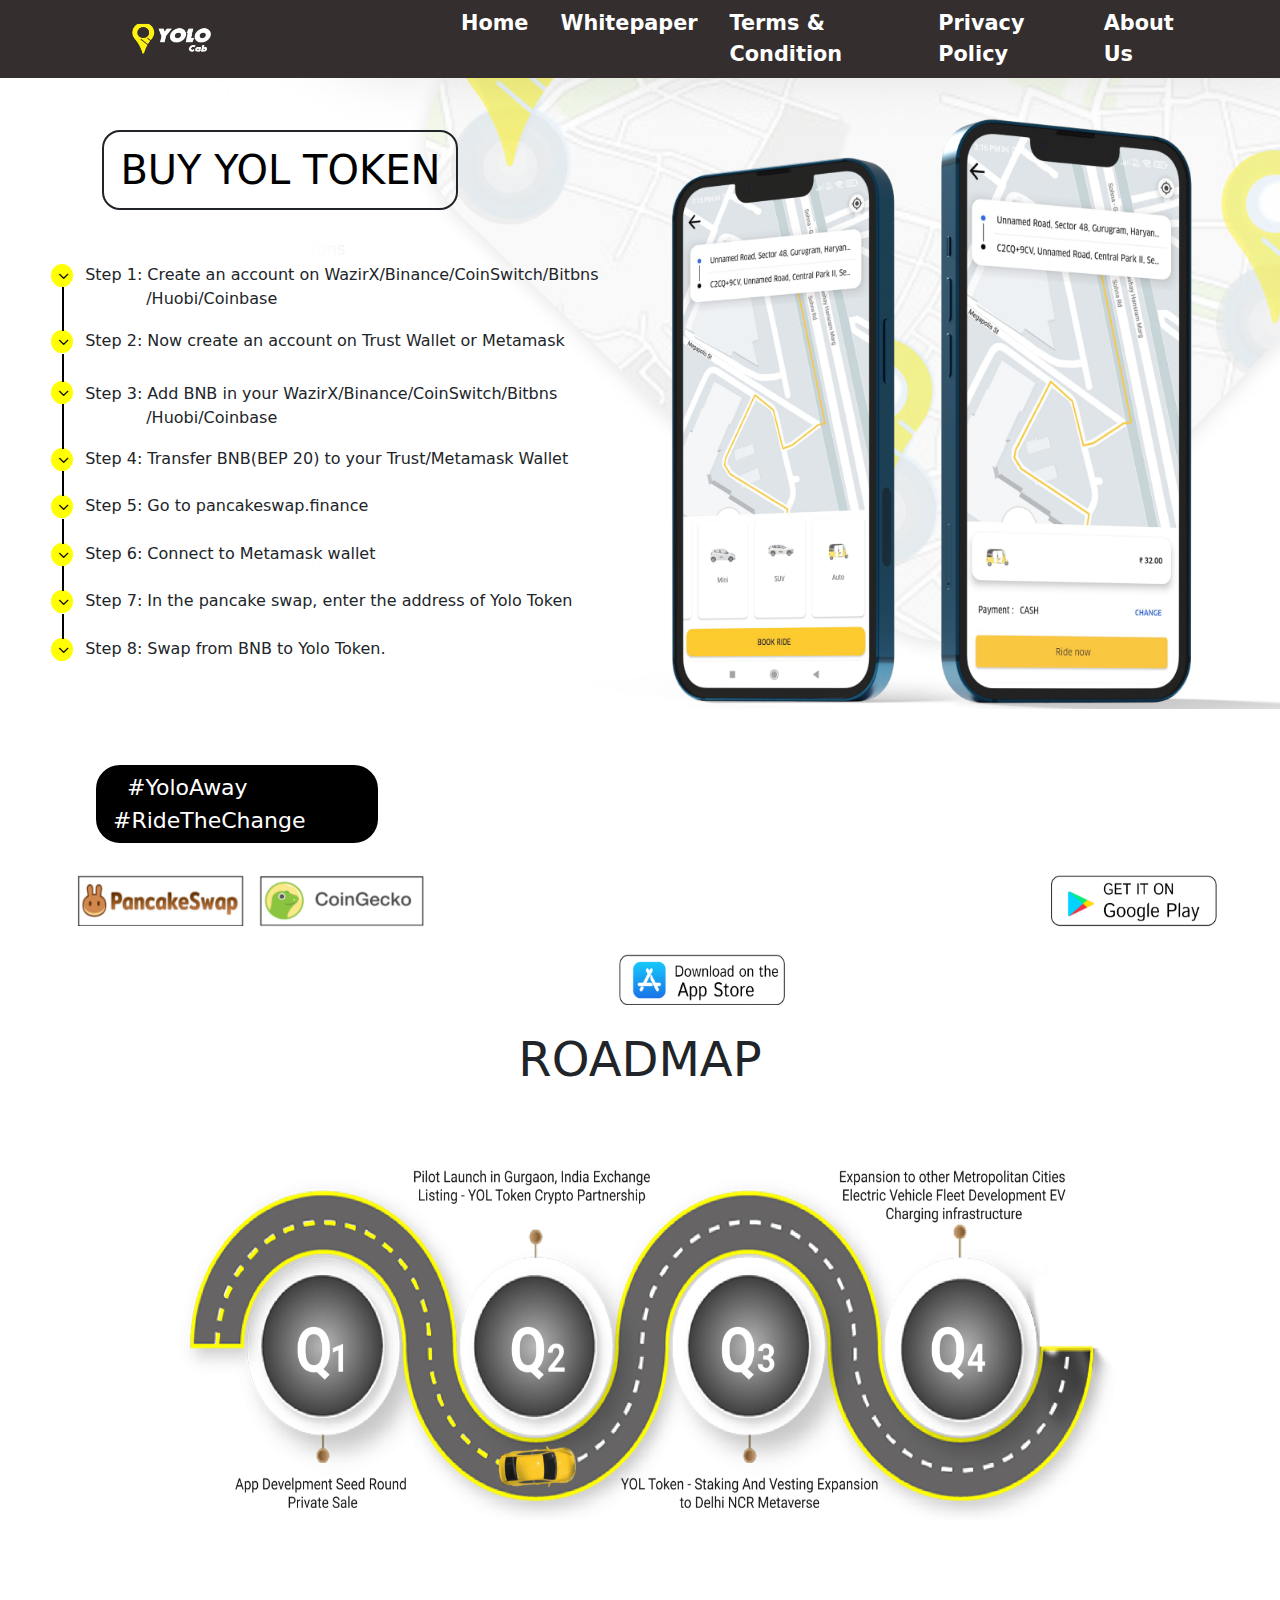
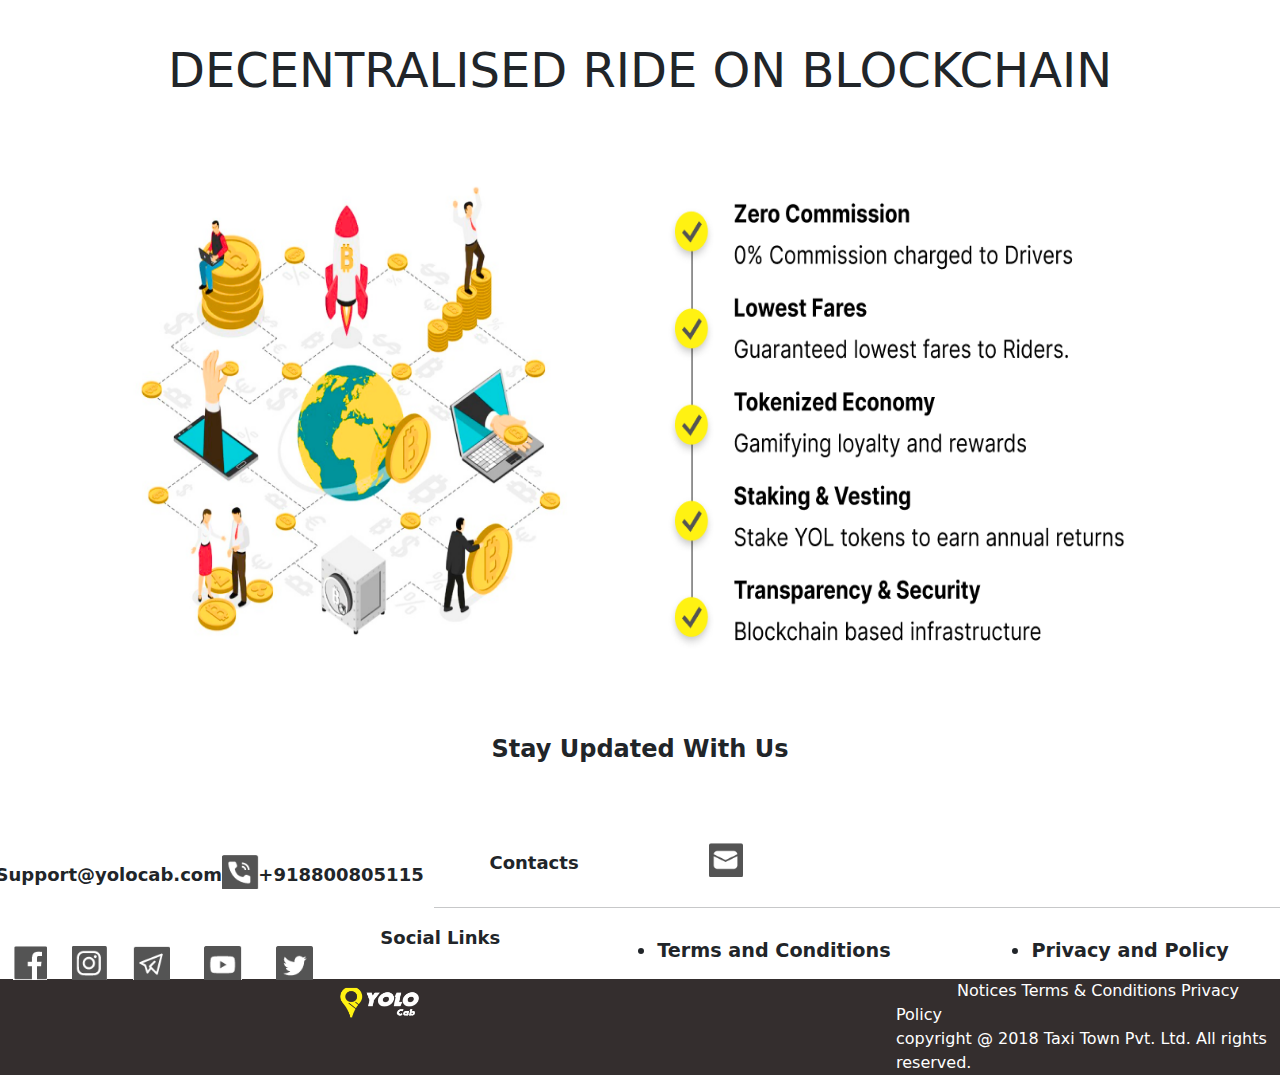
==== commit fe56a62a: "Add files via upload" ====
--- a/Project_1/index.html
+++ b/Project_1/index.html
@@ -21,10 +21,7 @@
 </head>
 
 <body>
-    
-<!--    NAVIGATION-PART{START}      -->
-    
-    <nav class="navbar navbar-expand-lg navbar-custom">
+    <nav class="navbar navbar-expand-lg navbar-custom" style="padding-top: 0%; padding-bottom: 0%;">
         <div class="container-md">
             <a class="navbar-brand ms-lg-5" href="#">
                 <img src="Website Images\iconYOLO.png" alt="error" width="83" height="34" />
@@ -35,239 +32,222 @@
                 <span class="navbar-toggler-icon"></span>
             </button>
             <div class="collapse navbar-collapse ms-md-5" id="navbarSupportedContent">
-                <ul class="navbar-nav me-auto mb-2 mb-lg-0 ms-md-5" style="color: white">
+                <ul class="navbar-nav me-auto mb-2 mb-lg-0 ms-md-5" style="color: white; " ;>
                     <li class="nav-item ms-md-5">
                         <a class="nav-link ms-md-5" style="color: white" aria-current="page" href="#"></a>
                     </li>
                     <li class="nav-item ms-md-3">
-                        <a class="nav-link" style="color: white; font-weight: bolder" aria-current="page"
-                            href="#">Home</a>
-                    </li>
-                    <li class="nav-item ms-md-3">
-                        <a class="nav-link" style="color: white; font-weight: bolder" href="#">Whitepaper</a>
-                    </li>
-                    <li class="nav-item ms-md-3">
-                        <a class="nav-link" style="color: white; font-weight: bolder" href="#">Terms & Conditions</a>
-                    </li>
-                    <li class="nav-item ms-md-3">
-                        <a class="nav-link" style="color: white; font-weight: bolder" href="#">Privacy and Policy</a>
-                    </li>
-                    <li class="nav-item ms-md-3">
-                        <a class="nav-link" style="color: white; font-weight: bolder" href="#">About Us</a>
+                        <a class="nav-link" style="color: white; font-weight: bolder; font-size: 130%;"
+                            aria-current="page" href="#">Home</a>
+                    </li>
+                    <li class="nav-item ms-md-3">
+                        <a class="nav-link" style="color: white; font-weight: bolder; font-size: 130%"
+                            href="#">Whitepaper</a>
+                    </li>
+                    <li class="nav-item ms-md-3">
+                        <a class="nav-link" style="color: white; font-weight: bolder; font-size: 130%" href="#">Terms &
+                            Condition</a>
+                    </li>
+                    <li class="nav-item ms-md-3">
+                        <a class="nav-link" style="color: white; font-weight: bolder; font-size: 130%" href="#">Privacy
+                            Policy</a>
+                    </li>
+                    <li class="nav-item ms-md-3">
+                        <a class="nav-link" style="color: white; font-weight: bolder; font-size: 130%" href="#">About
+                            Us</a>
                     </li>
                 </ul>
             </div>
         </div>
     </nav>
-<!--    NAVIGATION-PART {END}      -->
-    
-<!--    BUTTON-PART {START}    -->
     <div class="b1">
         <div class="col-xs-12 col-xs-offset-0 col-sm-offset-3 col-sm-6">
-            <button type="button" style="margin-left: 16%; margin-top: 8%; font-weight: bold"
+            <button type="button"
+                style="margin-left: 16%; margin-top: 8%; font-weight:450 ; font-size: 40px;color: #000;border-radius: 18px 18px 18px 18px;border-width:2px ;"
                 class="btn btn-outline-dark btn-lg">
                 BUY YOL TOKEN
             </button>
         </div>
     </div>
-<!--    BUTTON-PART {END}      -->
-    
-<!--    PROGRESS-PART {START}    -->
-    <div class="progress__container">
-        <div class="progress__step">
-            <div class="step__circle--filled">
-                <span class="fa fa-check"></span>
-            </div>
-            <p class="step_title" style="margin-top: 10px">
-                Step 1: Create an account on WazirX/Binance/CoinSwitch/Bitbns
-                /Huobi/Coinbase <span class="title_time-estimate"></span>
-            </p>
-        </div>
-
-        <div class="progress__line"></div>
-
-        <div class="progress__step">
-            <div class="step__circle--filled">
-                <span class="fa fa-check"></span>
-            </div>
-            <p class="step_title" style="margin-top: 10px">
+    <div class="progress__container" style="margin-left: 4%; margin-top: 4%;">
+        <div class="progress__step1">
+            <div class="step__circle--filled">
+                <span class="fa fa-angle-down" style="font-size: 143%;height: 17px;width: 9px;"></span>
+            </div>
+            <p class="step_title" style="margin-top: 2px; margin-left: 12px;    font-weight: 500;">
+                Step 1: Create an account on WazirX/Binance/CoinSwitch/Bitbns<br>
+                &nbsp &nbsp &nbsp &nbsp &nbsp &nbsp /Huobi/Coinbase <span class="title_time-estimate"></span>
+            </p>
+        </div>
+
+        <div class="progress__line1"></div>
+
+        <div class="progress__step2">
+            <div class="step__circle--filled">
+                <span class="fa fa-angle-down" style="font-size: 143%;height: 17px;width: 9px;"></span>
+            </div>
+            <p class="step_title" style="margin-top: 2px; margin-left: 12px;    font-weight: 500;">
                 Step 2: Now create an account on Trust Wallet or Metamask
                 <span class="title_time-estimate"></span>
             </p>
         </div>
 
-        <div class="progress__line"></div>
-
-        <div class="progress__step">
-            <div class="step__circle--filled">
-                <span class="fa fa-check"></span>
-            </div>
-            <p class="step_title" style="margin-top: 10px">
-                Step 3: Add BNB in your WazirX/Binance/CoinSwitch/Bitbns
-                /Huobi/Coinbase <span class="title_time-estimate"></span>
-            </p>
-        </div>
-
-        <div class="progress__line"></div>
-
-        <div class="progress__step">
-            <div class="step__circle--filled">
-                <span class="fa fa-check"></span>
-            </div>
-            <p class="step_title" style="margin-top: 10px">
+        <div class="progress__line2"></div>
+
+        <div class="progress__step3">
+            <div class="step__circle--filled" style="margin-top: 1px;">
+                <span class="fa fa-angle-down" style="font-size: 143%;height: 17px;width: 9px;"></span>
+            </div>
+            <p class="step_title" style="margin-top: 2px; margin-left: 12px;    font-weight: 500;">
+                Step 3: Add BNB in your WazirX/Binance/CoinSwitch/Bitbns<br>
+                &nbsp &nbsp &nbsp &nbsp &nbsp &nbsp /Huobi/Coinbase <span class="title_time-estimate"></span>
+            </p>
+        </div>
+
+        <div class="progress__line3"></div>
+
+        <div class="progress__step4">
+            <div class="step__circle--filled">
+                <span class="fa fa-angle-down" style="font-size: 143%;height: 17px;width: 9px;"></span>
+            </div>
+            <p class="step_title" style="margin-top: 2px; margin-left: 12px;    font-weight: 500;">
                 Step 4: Transfer BNB(BEP 20) to your Trust/Metamask Wallet<span class="title_time-estimate"></span>
             </p>
         </div>
 
-        <div class="progress__line"></div>
-
-        <div class="progress__step">
-            <div class="step__circle--filled">
-                <span class="fa fa-check"></span>
-            </div>
-            <p class="step_title" style="margin-top: 10px">
+        <div class="progress__line4"></div>
+
+        <div class="progress__step5">
+            <div class="step__circle--filled">
+                <span class="fa fa-angle-down" style="font-size: 143%;height: 17px;width: 9px;"></span>
+            </div>
+            <p class="step_title" style="margin-top: 2px; margin-left: 12px;    font-weight: 500;">
                 Step 5: Go to pancakeswap.finance
                 <span class="title_time-estimate"></span>
             </p>
         </div>
 
-        <div class="progress__line"></div>
-
-        <div class="progress__step">
-            <div class="step__circle--filled">
-                <span class="fa fa-check"></span>
-            </div>
-            <p class="step_title" style="margin-top: 10px">
+        <div class="progress__line5"></div>
+
+        <div class="progress__step6">
+            <div class="step__circle--filled">
+                <span class="fa fa-angle-down" style="font-size: 143%;height: 17px;width: 9px;"></span>
+            </div>
+            <p class="step_title" style="margin-top: 2px; margin-left: 12px;    font-weight: 500;">
                 Step 6: Connect to Metamask wallet
                 <span class="title_time-estimate"></span>
             </p>
         </div>
 
-        <div class="progress__line"></div>
-
-        <div class="progress__step">
-            <div class="step__circle--filled">
-                <span class="fa fa-check"></span>
-            </div>
-            <p class="step_title" style="margin-top: 10px">
+        <div class="progress__line6"></div>
+
+        <div class="progress__step7">
+            <div class="step__circle--filled">
+                <span class="fa fa-angle-down" style="font-size: 143%;height: 17px;width: 9px;"></span>
+            </div>
+            <p class="step_title" style="margin-top: 2px; margin-left: 12px;    font-weight: 500;">
                 Step 7: In the pancake swap, enter the address of Yolo Token
                 <span class="title_time-estimate"></span>
             </p>
         </div>
 
-        <div class="progress__line"></div>
-
-        <div class="progress__step">
-            <div class="step__circle--filled">
-                <span class="fa fa-check"></span>
-            </div>
-            <p class="step_title" style="margin-top: 10px">
+        <div class="progress__line7"></div>
+
+        <div class="progress__step8">
+            <div class="step__circle--filled">
+                <span class="fa fa-angle-down" style="font-size: 143%;height: 17px;width: 9px;"></span>
+            </div>
+            <p class="step_title" style="margin-top: 2px; margin-left: 12px;    font-weight: 500;">
                 Step 8: Swap from BNB to Yolo Token.
                 <span class="title_time-estimate"></span>
             </p>
         </div>
     </div>
-<!--    PROGRESS-PART {END}      -->
-
-<!--   TAGS AND LOGO -PART {START}   -->
-    <div class="t">
-        <div class="tags">#YoloAway #RideTheChange</div>
-    </div>
-
-    <!-- logos -->
-
-    <div class="image123">
-        <div style="float: left; margin-right: 10px; margin-left: 6%; margin-top: 2%">
+
+    <!-- tags here -->
+    <div class="imageMain" style="margin-top: -65px;">
+        <div class=" t ">
+            <div class="tags"> &nbsp #YoloAway #RideTheChange</div>
+        </div>
+
+        <!-- logos -->
+
+        <div class="image123"">
+            <div style=" float: left; margin-right: 10px; margin-left: 6%; margin-top: 2%">
             <img src="Website Images\5.1.png" height="51" width="168" />
         </div>
         <div style="float: left; margin-right: 10px; margin-top: 2%">
-            <img class="middle-img" src="Website Images\6.1.png" height="51" width="168" />
-        </div>
-        <div style="
-          float: left;
-          margin-right: -155px;
-          margin-left: 575px;
-          margin-top: 2%;
-        ">
-            <img src="Website Images\7.1.png" height="51" width="168" />
-        </div>
-        <div style="
-          float: left;
-          margin-right: 18px;
-          margin-left: 183px;
-          margin-top: 2%;
-        ">
+            <img class="middle-img" src="Website Images\6.1.png" height="59" width="168" style="margin-top: -3px;margin-left: 3px;
+    ">
+        </div>
+        <div style="float: left; margin-right: -155px; margin-left: 575px; margin-top: 2%;">
+            <img src="Website Images\7.1.png" height="53" width="168" style="margin-left: 40px;">
+        </div>
+        <div style="float: left; margin-right: 18px; margin-left: 183px; margin-top: 2%;">
             <img src="Website Images\8.1.png" height="51" width="168" />
         </div>
     </div>
-<!--    TAGS AND LOGO-PART {END}     -->
-    
-<!-- ROADMAP-PART{START} -->
+    </div>
+    <!-- heading ROADMAP -->
     <div class="road_map">
-        <h2 id="heading">ROADMAP</h2>
-        <img src="Website Images\1.1.png" class="img-fluid" alt="" width="1420" height="560" />
-    </div>
-<!--    ROADMAP-PART{END}    -->
-    
-<!--    BLOCKCHAIN-PART{START}    -->
+        <h2 id="heading" style="font-size: xxx-large;">ROADMAP</h2>
+        <img src="Website Images\1.1.png" class="center" alt="" width="1136" height="448" />
+    </div>
+
+    <!-- blockchain -->
     <div class="block">
-        <h2 id="heading">DECENTRALISED RIDE ON BLOCKCHAIN</h2>
-        <img src="Website Images\10.png" class="img-fluid" alt="" width="1400" height="530" />
-    </div>
-<!--    BLOCKCHAIN-PART{END}     -->
-    
-<!-- contacts and greeting -->
+        <h2 id="heading" style="font-size: xxx-large;">DECENTRALISED RIDE ON BLOCKCHAIN</h2>
+        <img src="Website Images\10.png" class="center2" alt="" width="1400" height="480" />
+    </div>
+
+    <!-- contacts and greeting -->
     <div class="contacts">
-        <h2 id="heading">Stay Updated With Us</h2>
+        <h2 id="heading" style="margin-top: 36px;font-size: 24px;margin-bottom: 29px;font-weight: bold;">Stay Updated
+            With Us</h2>
     </div>
     <!-- footer -->
     <div class="contact">
         <span id="one">Contacts</span>
-        <span id="two">
-            <i class="fa-solid fa-square-envelope"></i>
-        </span>
-        <span id="three">Support@yolocab.com</span>
-        <span id="four">
-            <i class="fa-solid fa-square-phone"></i>
-        </span>
-        <span id="five">+91600805115</span>
+        <span id="two" style="margin-left: -19px;">
+            <img src="mail.png" alt="" style="margin-left: -1px;height: 34px;">
+        </span>
+        <span id="three" style="margin-left: -30px;margin-right: 14px;">Support@yolocab.com</span>
+        <span id="four" style="margin-left: -65px;">
+            <img src="call.png" alt="" style="height: 34px;">
+        </span>
+        <span id="five">+918800805115</span>
     </div>
     <hr />
     <div class="social">
         <span id="one"> Social Links </span>
         <span id="two">
             <a href="https://www.facebook.com/">
-                <i class="fa-brands fa-facebook-square"></i>
+                <img src="facebook.png" alt="" style="height: 34px;">
             </a>
         </span>
         <span id="three">
-            <a href="https://www.facebook.com/">
-                <i class="fa-brands fa-instagram-square"></i>
+            <a href="https://www.instagram.com/">
+                <img src="instagram.png" alt="" style="height: 34px;">
             </a>
         </span>
         <span id="four">
             <a href="https://telegram.org/">
-                <i class="fa-brands fa-telegram"></i>
+                <img src="telegram.png" alt="" style="height: 34px;">
             </a>
         </span>
         <span id="five">
-            <a href="https://telegram.org/">
-                <i class="fa-brands fa-youtube-square"></i>
+            <a href="https://youtube.com/">
+                <img src="youtube.png" alt="" style="height: 34px;">
             </a>
         </span>
         <span id="six">
-            <a href="https://telegram.org/">
-                <i class="fa-brands fa-twitter-square"></i>
+            <a href="https://www.twitter.com/">
+                <img src="twitter.png" alt="" style="height: 34px;">
             </a>
         </span>
         <span id="seven">
             <a href="#">
-                <li style="
-              float: right;
-              margin-top: 1%;
-              margin-right: 4%;
-              margin-left: 1%;
-            ">
+                <li style="float: right;margin-top: 1%;margin-right: 4%;margin-left: 1%;">
                     Privacy and Policy
                 </li>
             </a>
@@ -293,4 +273,4 @@
     <script src="js/bootstrap.bundle.js"></script>
 </body>
 
-</html>
+</html>--- a/Project_1/style.css
+++ b/Project_1/style.css
@@ -1,263 +1,440 @@
 @import url("https://fonts.googleapis.com/css2?family=Poppins:wght@100;200;300;400;500;600;700;800&display=swap");
 
-body
-{
-    background-color: rgb(255, 255, 255);    
+body {
+    background-color: rgb(255, 255, 255);
     background-image: url(back-final.png);
     background-repeat: no-repeat;
-    background-position: top;
-    background-size: contain;
-} 
-.contact #one, .social #one{
-    font-size:large ;
+    background-position: top right;
+    background-size: 1200px;
+}
+
+.contact #one,
+.social #one {
+    font-size: large;
+    font-weight: 600; 
+    margin-left: 4%;
+    margin-right: 11%;
+    padding: 2px 4px;
+}
+
+.social #five a,
+#two a,
+#three a,
+#four a,
+#six a,
+#seven a,
+#eight a {
+    color: inherit;
+    text-decoration: none
+}
+
+.social #seven,
+#eight {
     font-weight: 600;
-    /* margin: 2px 55px;
-     */
-     margin-left: 4%;
-     margin-right: 11%;
-    padding: 2px 4px;
-} 
-.social #five a, #two a, #three a, #four a, #six a, #seven a, #eight a{
-     color: inherit;
-     text-decoration:none       
-}
-.social #seven, #eight{
-    font-weight: 600;
-    font-size: larger;
-    /* margin: 1px, 1px; */
-} 
-.foot{
+    font-size: larger; 
+}
+
+.foot {
     background-color: #342e2e;
     margin-bottom: 0;
     margin-top: 1%;
 }
-.foot #one{
+
+.foot #one {
     margin-left: 1%;
     margin-top: 7px;
-    margin-right: 1%; 
-}
-.foot #two{
+    margin-right: 1%;
+}
+
+.foot #two {
     color: white;
     align-items: flex-end;
     margin-left: 70%;
     margin-bottom: 0%;
 }
-.social, .contact{
+
+.social,
+.contact {
     margin-bottom: 2%;
 }
-.social #one{
+
+.social #one {
     margin-right: 7%;
 }
-.social #five
-{
+
+.social #five {
+    padding: 2% 2%;
     font-size: xx-large;
-    margin: 0.3%;
-    padding: 2% 2%;
-}
-.social #two, #three, #four, #six
-{
+    margin: -13px;
+    padding: 2% 35px;
+    float: inline-start;
+}
+
+.social #two,
+#three,
+#four,
+#six,
+#five {
     font-size: xx-large;
-    margin: 0.3%;
+    margin: -13px;
     padding: 2% 2%;
     float: inline-start;
 }
-.contact #three, #five{
+
+.contact #three,
+#five {
     font-size: large;
     font-weight: 600;
     margin: 2px -15px;
     float: inline-start;
 }
-.contact #four{
+
+.contact #four {
     margin-left: 2%;
 }
-.contact #five{
-    margin-left: -1%;
-}
-.contact #two, #four{
+
+.contact #five {
+    margin-left: -3%;
+}
+
+.contact #two,
+#four {
     font-size: xx-large;
 }
-/* Three image containers (use 25% for four, and 50% for two, etc) */
+ 
 .column {
     float: left;
-  }
+}
+
 .img-fluid {
     margin-left: 3%;
     max-width: 100%;
     height: auto;
 }
 
-.progresses{
-  display: flex;
-  align-items: center;
-}
-
-.line{
-  width: 120px;
-  height: 2px;
-  background: black;
-}
-
-.block #heading{
+.progresses {
+    display: flex;
+    align-items: center;
+}
+
+.line {
+    width: 120px;
+    height: 2px;
+    background: black;
+}
+
+.block #heading {
     width: 100%;
     height: 200px;
     display: flex;
     justify-content: center;
-    align-items: center; 
-}
-.contacts #heading{
+    align-items: center;
+}
+
+.contacts #heading {
     width: 100%;
     height: 110px;
     display: flex;
     justify-content: center;
-    align-items: center; 
-}
+    align-items: center;
+}
+
 .navbar-custom {
     background-color: #342e2e;
-}
-/* Modify brand and text color */
+    margin-top: 0%;
+    margin-bottom: 0%;
+
+}
  
 .navbar-custom .navbar-brand,
 .navbar-custom .navbar-text {
     color: green;
 }
-.steps{
-  display: flex;
-  background-color: yellow;
-  color: black;
-  font-size: 14px;
-  width: 40px;
-  height: 40px;
-  align-items: center;
-  justify-content: center;
-  border-radius: 50%;
-} 
-  .road_map #heading{
+
+.steps {
+    display: flex;
+    background-color: yellow;
+    color: black;
+    font-size: 14px;
+    width: 40px;
+    height: 40px;
+    align-items: center;
+    justify-content: center;
+    border-radius: 50%;
+}
+
+.road_map #heading {
     width: 100%;
     margin-top: 10%;
     height: 110px;
     display: flex;
     justify-content: center;
-    align-items: center; 
-  } 
-.tags{
+    align-items: center;
+}
+
+.tags {
     border: 2px solid black;
     color: white;
     background-color: black;
     margin: 6px 96px;
     padding: 4px 15px;
-    width: 16%;
+    width: 22%;
     border-radius: 24px;
     margin-top: 12%;
-}
+    align-content: center;
+    font-size: 22px;
+}
+
 .navbar-dark .navbar-nav .nav-link {
     color: white;
     font-weight: bold;
-}
-.footer { 
+    font-size: 20px;
+}
+
+.footer {
     left: 0;
     bottom: 0;
     width: 100%;
     background-color: black;
     color: white;
     text-align: center;
-  }
-.social #facebook{
+}
+
+.social #facebook {
     margin: 3px -10px;
     padding: 15px 35px;
 }
-.social #instagram{
+
+.social #instagram {
     margin: 3px -10px;
     padding: 15px 35px;
 }
-.social #telegram{
+
+.social #telegram {
     margin: 3px -10px;
     padding: 15px 35px;
 }
-.social #youtube{
+
+.social #youtube {
     margin: 3px -10px;
     padding: 15px 35px;
 }
-.social #twitter{
+
+.social #twitter {
     margin: 3px -10px;
     padding: 15px 35px;
 }
-.social #links{
+
+.social #links {
     margin: 10px 30px;
     padding: 12px 40px;
 }
-.cont{
+
+.cont {
     margin: 10px 33px;
     padding: -2px 2px;
 }
+
 .cont #contact {
     margin: 10px 0px;
     padding: 12px 40px;
     margin-left: -8%;
 }
-.cont #number{
+
+.cont #number {
     margin: 10px -135px;
     padding: 12px 48px;
 }
-.cont #phone{
+
+.cont #phone {
     margin: 10px 45px;
     padding: 12px 48px;
 }
+
 .progress__container {
- 
-  margin: 6%;
-}
-
-.progress__step {
-  
-  display: flex;
-/*   margin-top: -5px */
-/*   margin-bottom: 10px; */
-}
+
+    margin: 6%;
+}
+
 
 .step__circle--filled {
-  display: flex;
-  background-color: yellow;
-  color: black;
-  font-size: 12px;
-  width: 40px;
-  height: 40px;
-  align-items: center;
-  justify-content: center;
-  border-radius: 50%;
-  margin: 3px 0 0;
+    display: flex;
+    background-color: yellow;
+    color: black;
+    font-size: 12px;
+    width: 22px;
+    height: 23px;
+    align-items: center;
+    justify-content: center;
+    border-radius: 50%;
+    margin: 3px 0 0;
 }
 
 .step__circle--empty {
-  display: flex;
-  background-color:yellow ; 
-  color:black ;
-  font-size: 12px;
-  border: solid 1px yellow;
-  width: 20px;
-  height: 20px;
-  align-items: center;
-  justify-content: center;
-  border-radius: 50%;
-  margin: 3px 0 0;
+    display: flex;
+    background-color: yellow;
+    color: black;
+    font-size: 12px;
+    border: solid 1px yellow;
+    width: 20px;
+    height: 20px;
+    align-items: center;
+    justify-content: center;
+    border-radius: 50%;
+    margin: 3px 0 0;
 }
 
 .step__title {
-  margin: 0 10px 0;
-  padding: 0;
-  
+    margin: 0 10px 0;
+    padding: 0;
+
 }
 
 .title__time-estimate {
-  color: black;
-  font-size: .7rem;
-}
-
-.progress__line{
-  width: 2px;
-  height: 25px;
-  background: black;
-  position: relative;
-  top: -5px;
-  left: 20px;
-  margin-bottom: -10px;
-}
+    color: black;
+    font-size: .7rem;
+}
+
+.progress__line1 {
+    width: 2px;
+    height: 44px;
+    background: black;
+    position: relative;
+    top: -40px;
+    left: 11px;
+    margin-bottom: -10px;
+}
+
+.progress__line2 {
+    width: 2px;
+    height: 28px;
+    background: black;
+    position: relative;
+    top: -16px;
+    left: 11px;
+    margin-bottom: -10px;
+}
+
+.progress__line3 {
+    width: 2px;
+    height: 45px;
+    background: black;
+    position: relative;
+    top: -52px;
+    left: 11px;
+    margin-bottom: -10px;
+}
+
+.progress__line4 {
+    width: 2px;
+    height: 25px;
+    background: black;
+    position: relative;
+    top: -26px;
+    left: 11px;
+    margin-bottom: -10px;
+}
+
+.progress__line5 {
+    width: 2px;
+    height: 25px;
+    background: black;
+    position: relative;
+    top: -25px;
+    left: 11px;
+    margin-bottom: -10px;
+}
+
+.progress__line6 {
+    width: 2px;
+    height: 25px;
+    background: black;
+    position: relative;
+    top: -26px;
+    left: 11px;
+    margin-bottom: -10px;
+}
+
+.progress__line7 {
+    width: 2px;
+    height: 25px;
+    background: black;
+    position: relative;
+    top: -25px;
+    left: 11px;
+    margin-bottom: -10px;
+}
+
+.progress__step1 {
+
+    display: flex;
+    /*   margin-top: -5px */
+    /*   margin-bottom: 10px; */
+    font-style: 100;
+}
+
+.progress__step2 {
+    display: flex;
+    margin-top: -44px;
+    margin-bottom: 1px;
+    font-style: 100;
+}
+
+.progress__step3 {
+    display: flex;
+    margin-top: -18px;
+    margin-bottom: 10px;
+    font-style: 100;
+}
+
+.progress__step4 {
+
+    display: flex;
+    margin-top: -56px;
+    margin-bottom: 10px;
+    font-style: 100;
+}
+
+.progress__step5 {
+    display: flex;
+    margin-top: -30px;
+    margin-bottom: 10px;
+    font-style: 100;
+}
+
+.progress__step6 {
+
+    display: flex;
+    margin-top: -29px;
+    margin-bottom: 10px;
+    font-style: 100;
+}
+
+.progress__step7 {
+
+    display: flex;
+    margin-top: -30px;
+    margin-bottom: 10px;
+    font-style: 100;
+}
+
+.progress__step8 {
+    display: flex;
+    margin-top: -29px;
+    margin-bottom: 10px;
+    font-style: 100;
+}
+
+.center {
+    display: block;
+    margin-left: auto;
+    margin-right: auto;
+    width: 75%;
+}
+
+.center2 {
+    display: block;
+    margin-left: auto;
+    margin-right: auto;
+    width: 80%;
+}